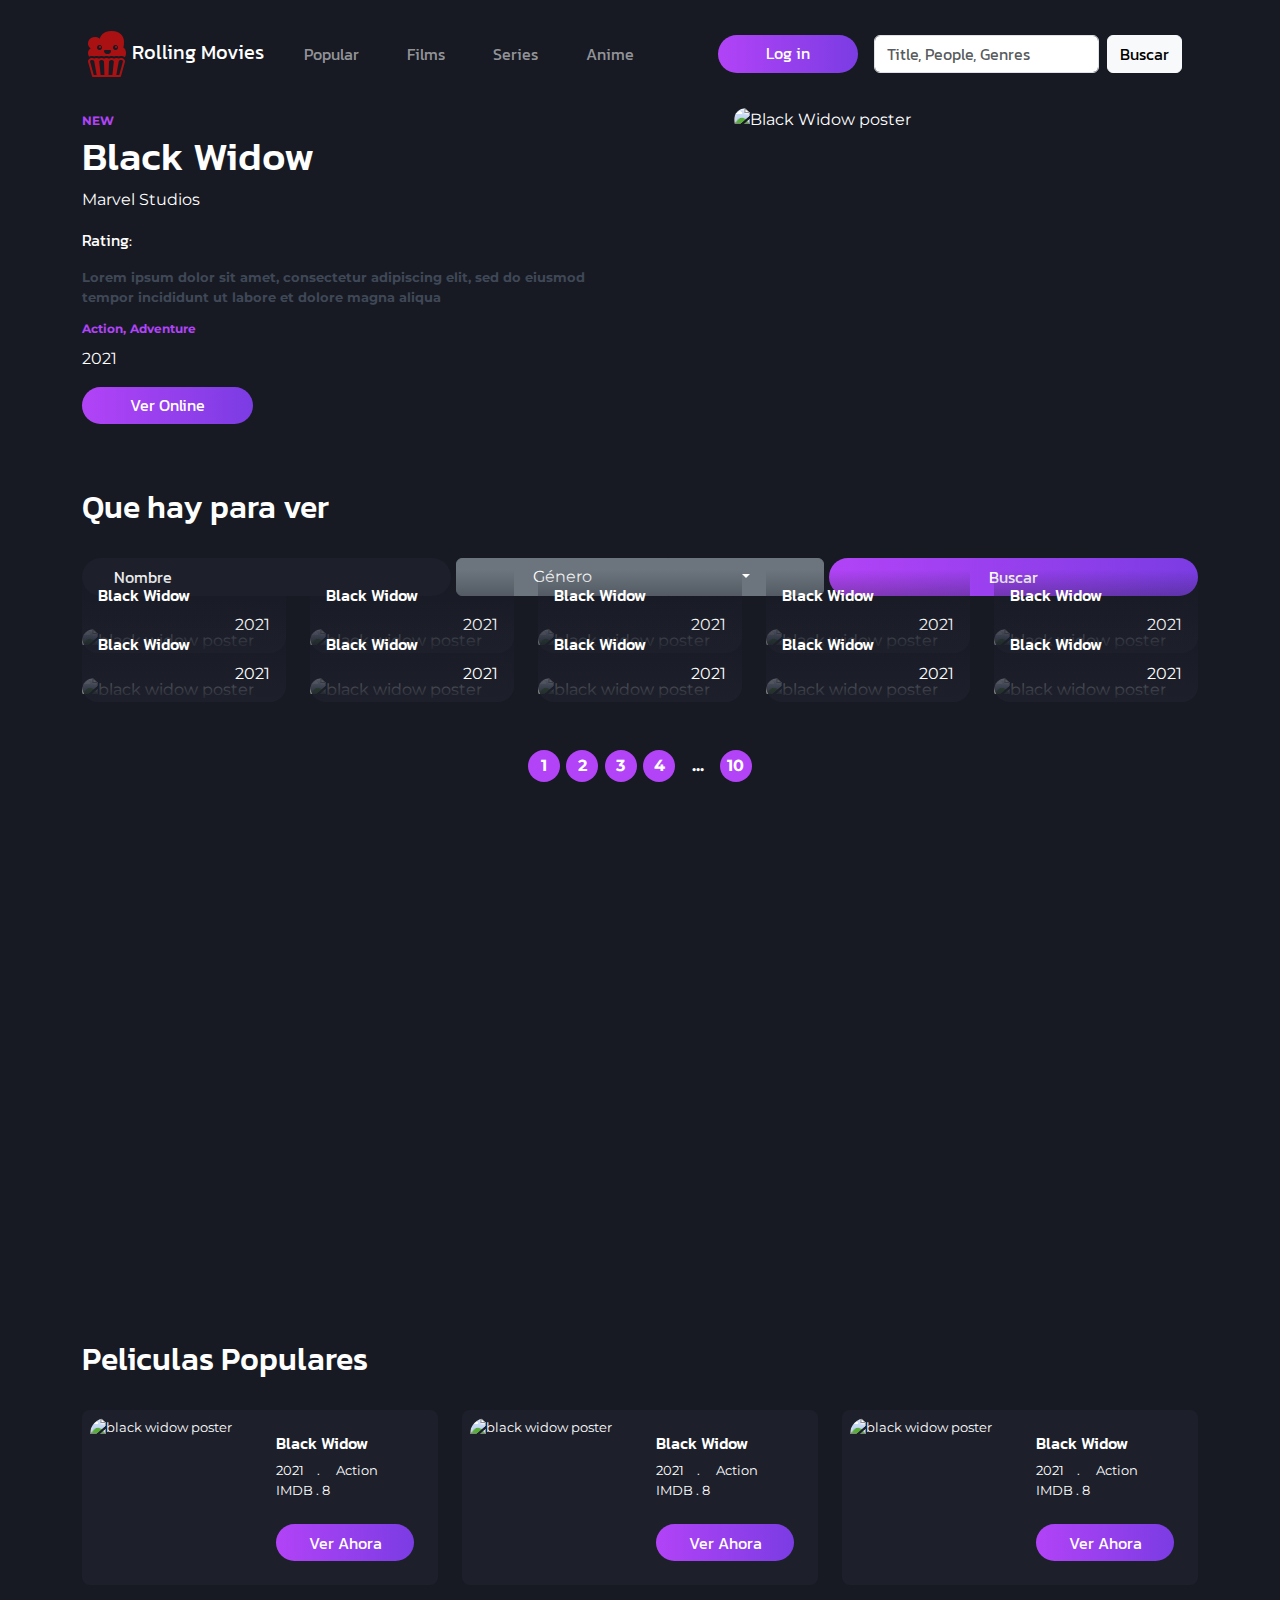
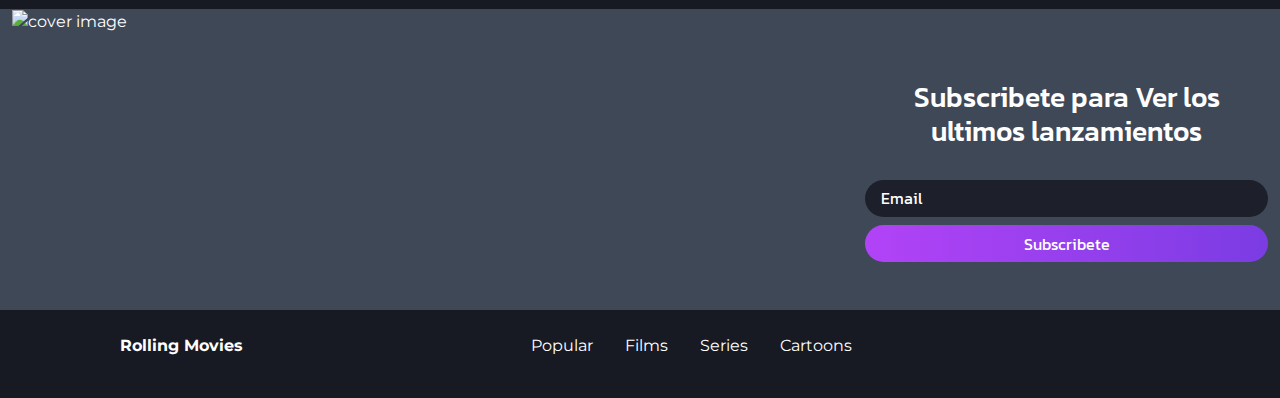
==== index.html @ 621c551f "first commit" ====
<!DOCTYPE html>
<html>
  <head>
    <meta charset="UTF-8">
    <title>Rolling Movies</title>
    <link rel="stylesheet" href="https://cdn.jsdelivr.net/npm/bootstrap@5.3.0-alpha1/dist/css/bootstrap.min.css">
    <link rel="stylesheet" href="index.css">
  </head>
  <nav class="navbar navbar-expand-lg navbar-dark py-4 title-font">
    <div class="container">
      <a class="navbar-brand" href="#"><img src="./Icons/Icon2.png" alt="">Rolling Movies</a>
      <button class="navbar-toggler" type="button" data-bs-toggle="collapse" data-bs-target="#navbarSupportedContent" aria-controls="navbarSupportedContent" aria-expanded="false" aria-label="Toggle navigation">
        <span class="navbar-toggler-icon"></span>
      </button>
      <div class="collapse navbar-collapse" id="navbarSupportedContent">
        <ul class="navbar-nav me-auto mb-2 mb-lg-0">
          <li class="nav-item">
            <a class="nav-link" href="#">Popular</a>
          </li>
          <li class="nav-item">
            <a class="nav-link" href="#">Films</a>
          </li>
          <li class="nav-item">
            <a class="nav-link" href="#">Series</a>
          </li>
          <li class="nav-item">
            <a class="nav-link" href="#">Anime</a>
          </li>
  
        </ul>
        <div class="d-flex">
          <a class="btn btn-primary" href="./login.html">Log in</a>
          <div class="m-auto px-3">
            <form class="d-flex" role="search">
              <input class="form-control me-2" type="search" placeholder="Title, People, Genres" aria-label="Search"><button type="button" class="btn btn-light">Buscar</button>
            </form>
          </div>
  
        </div>
  
      </div>
    </div>
  </nav>
  <div class="container">
  
    <div class="row">
      <div class="col-sm-6 d-block m-auto">
        <section class="">
          <span class="badge badge-primary">NEW</span>
          <h1>Black Widow</h1>
          <span class="studio">Marvel Studios</span>
          <div class="rating py-3 title-font">
            <span>Rating: </span>
            <i class="fa fa-star"></i>
            <i class="fa fa-star"></i>
            <i class="fa fa-star"></i>
            <i class="fa fa-star"></i>
            <i class="far fa-star"></i>
          </div>
          <p class="description fw-bold">Lorem ipsum dolor sit amet, consectetur adipiscing elit, sed do eiusmod tempor incididunt ut labore et dolore magna aliqua</p>
          <div class="d-flex">
            <span class="badge badge-primary">Action, </span>&nbsp;
            <span class="badge badge-primary">Adventure</span>
          </div>
          <span class="d-block">2021</span>
          <div>
            <a class="btn btn-primary my-3">Ver Online</a>
          </div>
        </section>
      </div>
      <div class="col-sm-6">
        <img src="https://m.media-amazon.com/images/M/MV5BNjRmNDI5MjMtMmFhZi00YzcwLWI4ZGItMGI2MjI0N2Q3YmIwXkEyXkFqcGdeQXVyMTkxNjUyNQ@@._V1_FMjpg_UX1000_.jpg" alt="Black Widow poster" class="poster d-block m-auto">
      </div>
    </div>
  
  </div>
  
  <div class="container py-5 full-screen">
    <h2>Que hay para ver</h2>
    <form class="advanced-search">
      <div class="form-group">
        <input type="text" class="form-control" name="" id="" placeholder="Nombre">
      </div>
      <div class="btn-group">
        <button type="button" class="btn btn-secondary">Género</button>
        <button type="button" class="btn btn-secondary dropdown-toggle dropdown-toggle-split" data-bs-toggle="dropdown" aria-expanded="false" data-bs-reference="parent">
          <span class="visually-hidden">Toggle Dropdown</span>
        </button>
        <ul class="dropdown-menu">
          <li><a class="dropdown-item" href="#">Comedia</a></li>
          <li><a class="dropdown-item" href="#">Acción</a></li>
          <li><a class="dropdown-item" href="#">Terror</a></li>
          <li><a class="dropdown-item" href="#">Ciencia-Ficcion</a></li>
          <li><a class="dropdown-item" href="#">Comedia-Romantica</a></li>
          <li><a class="dropdown-item" href="#">Clasicos</a></li>
        </ul>
      </div>
      <button type="submit" class="btn btn-primary">Buscar</button>
    </form>
  
    <section class="movie-grid">
      <a>
        <article class="movie-thumbnail">
          <img src="https://m.media-amazon.com/images/M/MV5BNjRmNDI5MjMtMmFhZi00YzcwLWI4ZGItMGI2MjI0N2Q3YmIwXkEyXkFqcGdeQXVyMTkxNjUyNQ@@._V1_FMjpg_UX1000_.jpg" alt="black widow poster" class="poster">
  
          <div class="detail">
            <h6 class="title title-font">Black Widow</h6>
            <div class="d-flex justify-content-between w-100">
              <div class="rating title-font">
                <i class="fa fa-star"></i>
                <i class="fa fa-star"></i>
                <i class="fa fa-star"></i>
                <i class="fa fa-star"></i>
                <i class="far fa-star"></i>
              </div>
              <span class="year">2021</span>
            </div>
  
          </div>
        </article>
      </a>
      <a>
        <article class="movie-thumbnail">
          <img src="https://m.media-amazon.com/images/M/MV5BNjRmNDI5MjMtMmFhZi00YzcwLWI4ZGItMGI2MjI0N2Q3YmIwXkEyXkFqcGdeQXVyMTkxNjUyNQ@@._V1_FMjpg_UX1000_.jpg" alt="black widow poster" class="poster">
  
          <div class="detail">
            <h6 class="title title-font">Black Widow</h6>
            <div class="d-flex justify-content-between w-100">
              <div class="rating title-font">
                <i class="fa fa-star"></i>
                <i class="fa fa-star"></i>
                <i class="fa fa-star"></i>
                <i class="fa fa-star"></i>
                <i class="far fa-star"></i>
              </div>
              <span class="year">2021</span>
            </div>
  
          </div>
        </article>
      </a>
      <a>
        <article class="movie-thumbnail">
          <img src="https://m.media-amazon.com/images/M/MV5BNjRmNDI5MjMtMmFhZi00YzcwLWI4ZGItMGI2MjI0N2Q3YmIwXkEyXkFqcGdeQXVyMTkxNjUyNQ@@._V1_FMjpg_UX1000_.jpg" alt="black widow poster" class="poster">
  
          <div class="detail">
            <h6 class="title title-font">Black Widow</h6>
            <div class="d-flex justify-content-between w-100">
              <div class="rating title-font">
                <i class="fa fa-star"></i>
                <i class="fa fa-star"></i>
                <i class="fa fa-star"></i>
                <i class="fa fa-star"></i>
                <i class="far fa-star"></i>
              </div>
              <span class="year">2021</span>
            </div>
  
          </div>
        </article>
      </a>
      <a>
        <article class="movie-thumbnail">
          <img src="https://m.media-amazon.com/images/M/MV5BNjRmNDI5MjMtMmFhZi00YzcwLWI4ZGItMGI2MjI0N2Q3YmIwXkEyXkFqcGdeQXVyMTkxNjUyNQ@@._V1_FMjpg_UX1000_.jpg" alt="black widow poster" class="poster">
  
          <div class="detail">
            <h6 class="title title-font">Black Widow</h6>
            <div class="d-flex justify-content-between w-100">
              <div class="rating title-font">
                <i class="fa fa-star"></i>
                <i class="fa fa-star"></i>
                <i class="fa fa-star"></i>
                <i class="fa fa-star"></i>
                <i class="far fa-star"></i>
              </div>
              <span class="year">2021</span>
            </div>
  
          </div>
        </article>
      </a>
      <a>
        <article class="movie-thumbnail">
          <img src="https://m.media-amazon.com/images/M/MV5BNjRmNDI5MjMtMmFhZi00YzcwLWI4ZGItMGI2MjI0N2Q3YmIwXkEyXkFqcGdeQXVyMTkxNjUyNQ@@._V1_FMjpg_UX1000_.jpg" alt="black widow poster" class="poster">
  
          <div class="detail">
            <h6 class="title title-font">Black Widow</h6>
            <div class="d-flex justify-content-between w-100">
              <div class="rating title-font">
                <i class="fa fa-star"></i>
                <i class="fa fa-star"></i>
                <i class="fa fa-star"></i>
                <i class="fa fa-star"></i>
                <i class="far fa-star"></i>
              </div>
              <span class="year">2021</span>
            </div>
  
          </div>
        </article>
      </a>
      <a>
        <article class="movie-thumbnail">
          <img src="https://m.media-amazon.com/images/M/MV5BNjRmNDI5MjMtMmFhZi00YzcwLWI4ZGItMGI2MjI0N2Q3YmIwXkEyXkFqcGdeQXVyMTkxNjUyNQ@@._V1_FMjpg_UX1000_.jpg" alt="black widow poster" class="poster">
  
          <div class="detail">
            <h6 class="title title-font">Black Widow</h6>
            <div class="d-flex justify-content-between w-100">
              <div class="rating title-font">
                <i class="fa fa-star"></i>
                <i class="fa fa-star"></i>
                <i class="fa fa-star"></i>
                <i class="fa fa-star"></i>
                <i class="far fa-star"></i>
              </div>
              <span class="year">2021</span>
            </div>
  
          </div>
        </article>
      </a>
      <a>
        <article class="movie-thumbnail">
          <img src="https://m.media-amazon.com/images/M/MV5BNjRmNDI5MjMtMmFhZi00YzcwLWI4ZGItMGI2MjI0N2Q3YmIwXkEyXkFqcGdeQXVyMTkxNjUyNQ@@._V1_FMjpg_UX1000_.jpg" alt="black widow poster" class="poster">
  
          <div class="detail">
            <h6 class="title title-font">Black Widow</h6>
            <div class="d-flex justify-content-between w-100">
              <div class="rating title-font">
                <i class="fa fa-star"></i>
                <i class="fa fa-star"></i>
                <i class="fa fa-star"></i>
                <i class="fa fa-star"></i>
                <i class="far fa-star"></i>
              </div>
              <span class="year">2021</span>
            </div>
  
          </div>
        </article>
      </a>
      <a>
        <article class="movie-thumbnail">
          <img src="https://m.media-amazon.com/images/M/MV5BNjRmNDI5MjMtMmFhZi00YzcwLWI4ZGItMGI2MjI0N2Q3YmIwXkEyXkFqcGdeQXVyMTkxNjUyNQ@@._V1_FMjpg_UX1000_.jpg" alt="black widow poster" class="poster">
  
          <div class="detail">
            <h6 class="title title-font">Black Widow</h6>
            <div class="d-flex justify-content-between w-100">
              <div class="rating title-font">
                <i class="fa fa-star"></i>
                <i class="fa fa-star"></i>
                <i class="fa fa-star"></i>
                <i class="fa fa-star"></i>
                <i class="far fa-star"></i>
              </div>
              <span class="year">2021</span>
            </div>
  
          </div>
        </article>
      </a>
      <a>
        <article class="movie-thumbnail">
          <img src="https://m.media-amazon.com/images/M/MV5BNjRmNDI5MjMtMmFhZi00YzcwLWI4ZGItMGI2MjI0N2Q3YmIwXkEyXkFqcGdeQXVyMTkxNjUyNQ@@._V1_FMjpg_UX1000_.jpg" alt="black widow poster" class="poster">
  
          <div class="detail">
            <h6 class="title title-font">Black Widow</h6>
            <div class="d-flex justify-content-between w-100">
              <div class="rating title-font">
                <i class="fa fa-star"></i>
                <i class="fa fa-star"></i>
                <i class="fa fa-star"></i>
                <i class="fa fa-star"></i>
                <i class="far fa-star"></i>
              </div>
              <span class="year">2021</span>
            </div>
  
          </div>
        </article>
      </a>
      <a>
        <article class="movie-thumbnail">
          <img src="https://m.media-amazon.com/images/M/MV5BNjRmNDI5MjMtMmFhZi00YzcwLWI4ZGItMGI2MjI0N2Q3YmIwXkEyXkFqcGdeQXVyMTkxNjUyNQ@@._V1_FMjpg_UX1000_.jpg" alt="black widow poster" class="poster">
  
          <div class="detail">
            <h6 class="title title-font">Black Widow</h6>
            <div class="d-flex justify-content-between w-100">
              <div class="rating title-font">
                <i class="fa fa-star"></i>
                <i class="fa fa-star"></i>
                <i class="fa fa-star"></i>
                <i class="fa fa-star"></i>
                <i class="far fa-star"></i>
              </div>
              <span class="year">2021</span>
            </div>
  
          </div>
        </article>
      </a>
  
    </section>
  
    <section class="pagination d-flex justify-content-center my-5">
      <a href="#" class="page">1</a>
      <a href="#" class="page">2</a>
      <a href="#" class="page">3</a>
      <a href="#" class="page">4</a>
      <a href="#" class="page transparent">...</a>
      <a href="#" class="page">10</a>
    </section>
  </div>
  
  <div class="container">
    <h2>Peliculas Populares</h2>
    <section class="movie-carousel py-4">
  
      <article class="movie-thumbnail d-flex">
        <img src="https://m.media-amazon.com/images/M/MV5BNjRmNDI5MjMtMmFhZi00YzcwLWI4ZGItMGI2MjI0N2Q3YmIwXkEyXkFqcGdeQXVyMTkxNjUyNQ@@._V1_FMjpg_UX1000_.jpg" alt="black widow poster" class="poster">
  
        <div class="detail">
          <h6 class="title title-font">Black Widow</h6>
          <div>
            <span>2021</span>&emsp;.&emsp;
            <span>Action</span>
          </div>
          <div class="rating title-font">
            <i class="fa fa-star"></i>
            <i class="fa fa-star"></i>
            <i class="fa fa-star"></i>
            <i class="fa fa-star"></i>
            <i class="far fa-star"></i>
          </div>
          <span class="">IMDB . 8</span>
  
          <a href="#" class="btn btn-primary mt-4 px-2 w-100">Ver Ahora</a>
        </div>
      </article>
      <article class="movie-thumbnail d-flex">
        <img src="https://m.media-amazon.com/images/M/MV5BNjRmNDI5MjMtMmFhZi00YzcwLWI4ZGItMGI2MjI0N2Q3YmIwXkEyXkFqcGdeQXVyMTkxNjUyNQ@@._V1_FMjpg_UX1000_.jpg" alt="black widow poster" class="poster">
  
        <div class="detail">
          <h6 class="title title-font">Black Widow</h6>
          <div>
            <span>2021</span>&emsp;.&emsp;
            <span>Action</span>
          </div>
          <div class="rating title-font">
            <i class="fa fa-star"></i>
            <i class="fa fa-star"></i>
            <i class="fa fa-star"></i>
            <i class="fa fa-star"></i>
            <i class="far fa-star"></i>
          </div>
          <span class="">IMDB . 8</span>
  
          <a href="#" class="btn btn-primary mt-4 px-2 w-100">Ver Ahora</a>
        </div>
      </article>
      <article class="movie-thumbnail d-flex">
        <img src="https://m.media-amazon.com/images/M/MV5BNjRmNDI5MjMtMmFhZi00YzcwLWI4ZGItMGI2MjI0N2Q3YmIwXkEyXkFqcGdeQXVyMTkxNjUyNQ@@._V1_FMjpg_UX1000_.jpg" alt="black widow poster" class="poster">
  
        <div class="detail">
          <h6 class="title title-font">Black Widow</h6>
          <div>
            <span>2021</span>&emsp;.&emsp;
            <span>Action</span>
          </div>
          <div class="rating title-font">
            <i class="fa fa-star"></i>
            <i class="fa fa-star"></i>
            <i class="fa fa-star"></i>
            <i class="fa fa-star"></i>
            <i class="far fa-star"></i>
          </div>
          <span class="">IMDB . 8</span>
  
          <a href="#" class="btn btn-primary mt-4 px-2 w-100">Ver Ahora</a>
        </div>
      </article>
  
    </section>
  </div>
  
  <section class="subscription container-fluid">
    <div class="row">
      <div class="col-sm-8">
        <img src="https://wallpapercave.com/wp/wp8772786.png" alt="cover image">
      </div>
      <div class="col-sm-4" style="position: relative;">
        <form class="my-5">
          <h3 class="py-4 text-center">Subscribete para Ver los ultimos lanzamientos</h3>
          <input type="text" placeholder="Email" class="w-100 mb-2">
          <button type=" submit " class="btn btn-primary w-100">Subscribete</button>
        </form>
      </div>
    </div>
  </section>
  <footer class="d-flex justify-content-around py-4">
    <div class="logo ">Rolling Movies</div>
    <ul class="d-flex ">
      <li class="nav-item">
        <a class="nav-link " href="# ">Popular</a>
      </li>
      <li class="nav-item">
        <a class="nav-link " href="# ">Films</a>
      </li>
      <li class="nav-item">
        <a class="nav-link " href="# ">Series</a>
      </li>
      <li class="nav-item">
        <a class="nav-link " href="# ">Cartoons</a>
      </li>
  
    </ul>
    <div class="social_media d-flex">
      <a class="nav-link" href="#"><i class="fa fa-facebook "></i></a>
      <a class="nav-link" href="#"><i class="fa fa-twitter "></i></a>
      <a class="nav-link" href="#"><i class="fa fa-youtube "></i></a>
      <a class="nav-link" href="#"><i class="fa fa-instagram "></i></a>
    </div>
  </footer>
    <script src="index.js"></script>
    <script src="https://kit.fontawesome.com/ce922ec4ec.js" crossorigin="anonymous"></script>
    <script src="https://cdn.jsdelivr.net/npm/bootstrap@5.3.0-alpha1/dist/js/bootstrap.bundle.min.js"></script>
  </body>
</html>
---- index.css ----
@import url("https://fonts.googleapis.com/css2?family=Kanit:wght@500&display=swap");
@import url("https://fonts.googleapis.com/css2?family=Montserrat&display=swap");
:root {
  --color1: #b243f7;
  --color2: #7b3ce3;
  --color3: #4447e2;
  --background-color: #171a23;
  --disabled-color: #3f4857;
  --light-disabled-color: #1d202b;
}

body {
  background-color: var(--background-color);
  font-family: "Montserrat", sans-serif;
  color: white;
}

.btn-primary {
  background: linear-gradient(90deg, var(--color1) 0%, var(--color2) 100%);
  border: none;
  border-radius: 3rem;
  padding: 0.4rem 3rem;
  font-family: "Kanit", sans-serif;
}

.badge-primary {
  color: var(--color1);
  padding: 0;
}

.nav-item {
  margin: auto 1rem;
}

nav a {
  color: white;
}
nav a:hover {
  color: white;
}

h1,
h2,
h3,
h4,
h5,
.title-font,
.subscription form input[type=text]::placeholder,
.advanced-search input[type=text],
.advanced-search select {
  font-family: "Kanit", sans-serif;
}

.poster {
  width: 70%;
  border-radius: 1rem;
}

.rating i {
  color: var(--color1);
}

.description {
  font-size: small;
  color: var(--disabled-color);
}

.full-screen {
  min-height: 100vh;
}

.advanced-search {
  display: grid;
  grid-template-columns: repeat(auto-fit, minmax(200px, 1fr));
  grid-gap: 5px;
  margin: 2rem 0;
}
.advanced-search .form-group {
  background-color: var(--light-disabled-color);
  border-radius: 3rem;
}
.advanced-search input[type=text],
.advanced-search select {
  background-color: #00000000;
  border: none;
  color: white;
}
.advanced-search input[type=text] {
  padding: 0.4rem 2rem;
}
.advanced-search select {
  height: 100%;
  width: 80%;
  display: block;
  margin: auto;
}
.advanced-search input[type=text]::placeholder {
  color: white;
}

.movie-grid {
  display: grid;
  grid-template-columns: repeat(auto-fit, minmax(200px, 1fr));
  grid-gap: 1.5rem;
}
.movie-grid .movie-thumbnail {
  position: relative;
}
.movie-grid .movie-thumbnail img {
  width: 100%;
}
.movie-grid .movie-thumbnail .detail {
  width: 100%;
  position: absolute;
  bottom: 0;
  padding: 1rem;
  background: linear-gradient(0deg, var(--light-disabled-color) 0%, #00000000 100%);
  border-radius: 0 0 1rem 1rem;
}

.pagination .page {
  background-color: var(--color1);
  border-radius: 50%;
  width: 2rem;
  height: 2rem;
  line-height: 2rem;
  text-align: center;
  margin: 0 0.2rem;
  color: white;
  text-decoration: none;
  font-weight: bold;
}
.pagination .transparent {
  background-color: #00000000;
}

.movie-carousel {
  display: grid;
  grid-template-columns: repeat(auto-fit, minmax(350px, 1fr));
  grid-gap: 1.5rem;
}
.movie-carousel .movie-thumbnail {
  background-color: var(--light-disabled-color);
  padding: 0.5rem;
  border-radius: 0.5rem;
  font-size: small;
}
.movie-carousel .movie-thumbnail img {
  width: 50%;
}
.movie-carousel .movie-thumbnail .detail {
  width: 50%;
  padding: 1rem;
}
.movie-carousel .movie-thumbnail .detail .rating {
  color: white;
  font-size: small;
}

.subscription {
  background-color: var(--disabled-color);
}
.subscription img {
  width: 100%;
  height: 300px;
  object-position: 20% 10%;
  object-fit: cover;
}
.subscription form {
  display: flex;
  flex-direction: column;
}
.subscription form input[type=text] {
  background-color: var(--light-disabled-color);
  border: none;
  border-radius: 3rem;
  padding: 0.4rem 1rem;
  width: 60%;
}
.subscription form input[type=text]::placeholder {
  color: white;
}

footer .logo {
  font-weight: bolder;
}
footer ul {
  list-style-type: none;
}
footer ul .nav-link {
  color: white;
}
footer ul .nav-link:hover {
  color: white;
}
footer .social_media * {
  padding: 0 0.2rem;
}
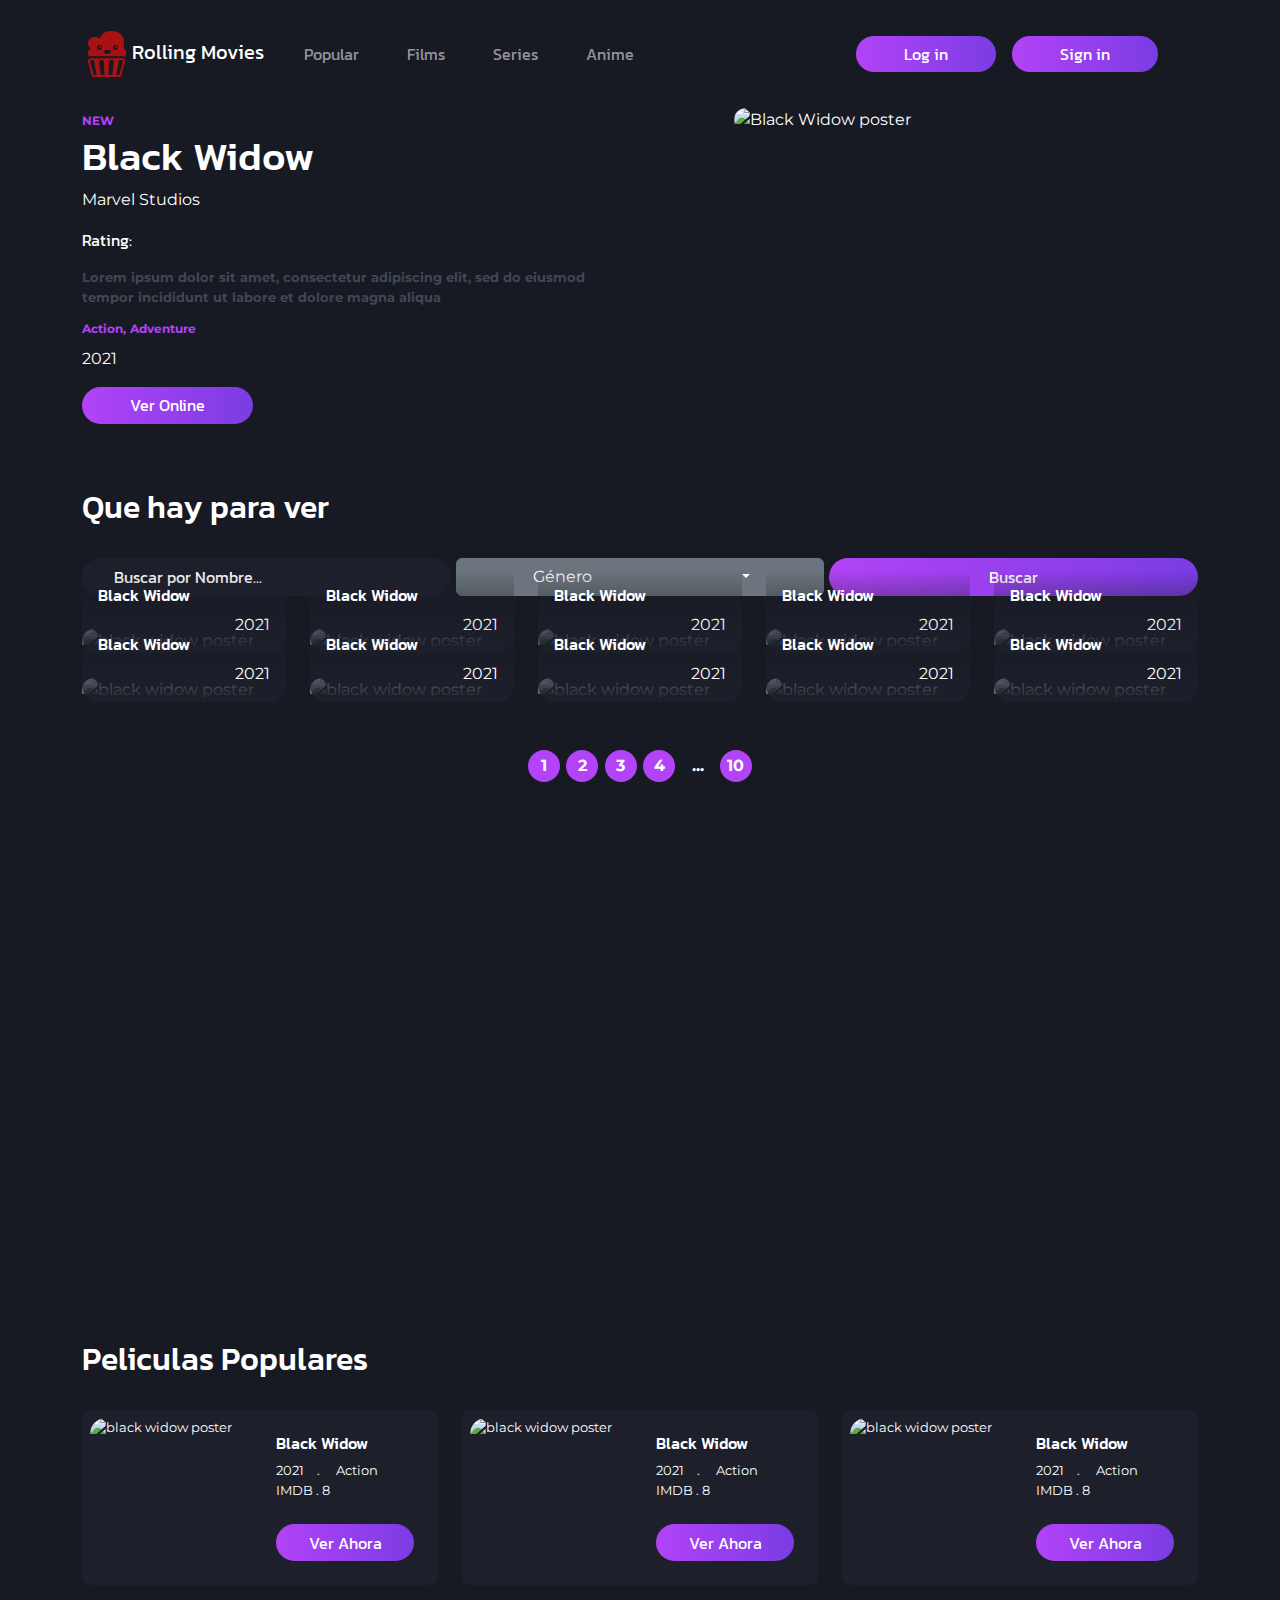
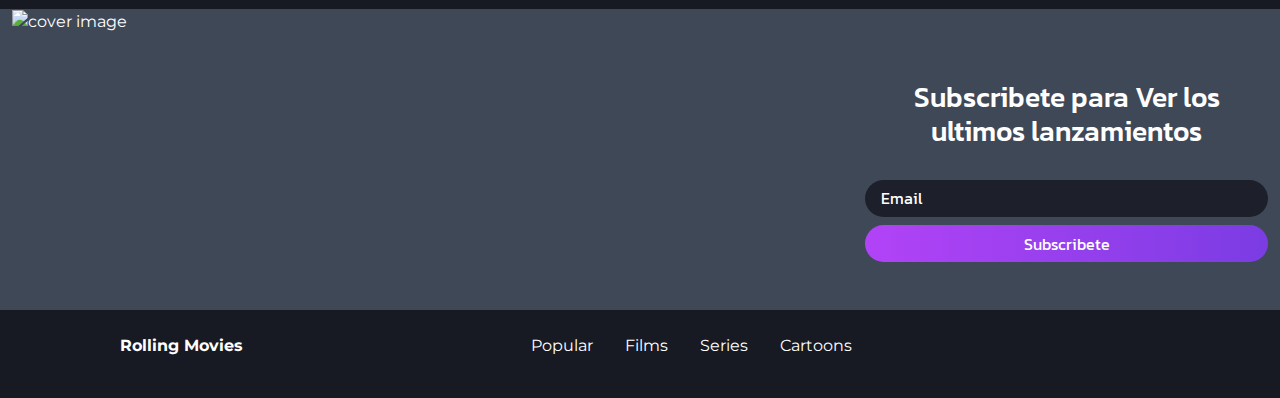
==== commit a6a18050: "Creacion de rama Ventana_modal" ====
--- a/index.html
+++ b/index.html
@@ -29,11 +29,9 @@
   
         </ul>
         <div class="d-flex">
-          <a class="btn btn-primary" href="./login.html">Log in</a>
+          <a class="btn btn-primary mx-2" href="./login.html">Log in</a>
+          <a class="btn btn-primary mx-2" href="./login.html">Sign in</a>
           <div class="m-auto px-3">
-            <form class="d-flex" role="search">
-              <input class="form-control me-2" type="search" placeholder="Title, People, Genres" aria-label="Search"><button type="button" class="btn btn-light">Buscar</button>
-            </form>
           </div>
   
         </div>
@@ -79,7 +77,7 @@
     <h2>Que hay para ver</h2>
     <form class="advanced-search">
       <div class="form-group">
-        <input type="text" class="form-control" name="" id="" placeholder="Nombre">
+        <input type="text" class="form-control" name="" id="" placeholder="Buscar por Nombre...">
       </div>
       <div class="btn-group">
         <button type="button" class="btn btn-secondary">Género</button>
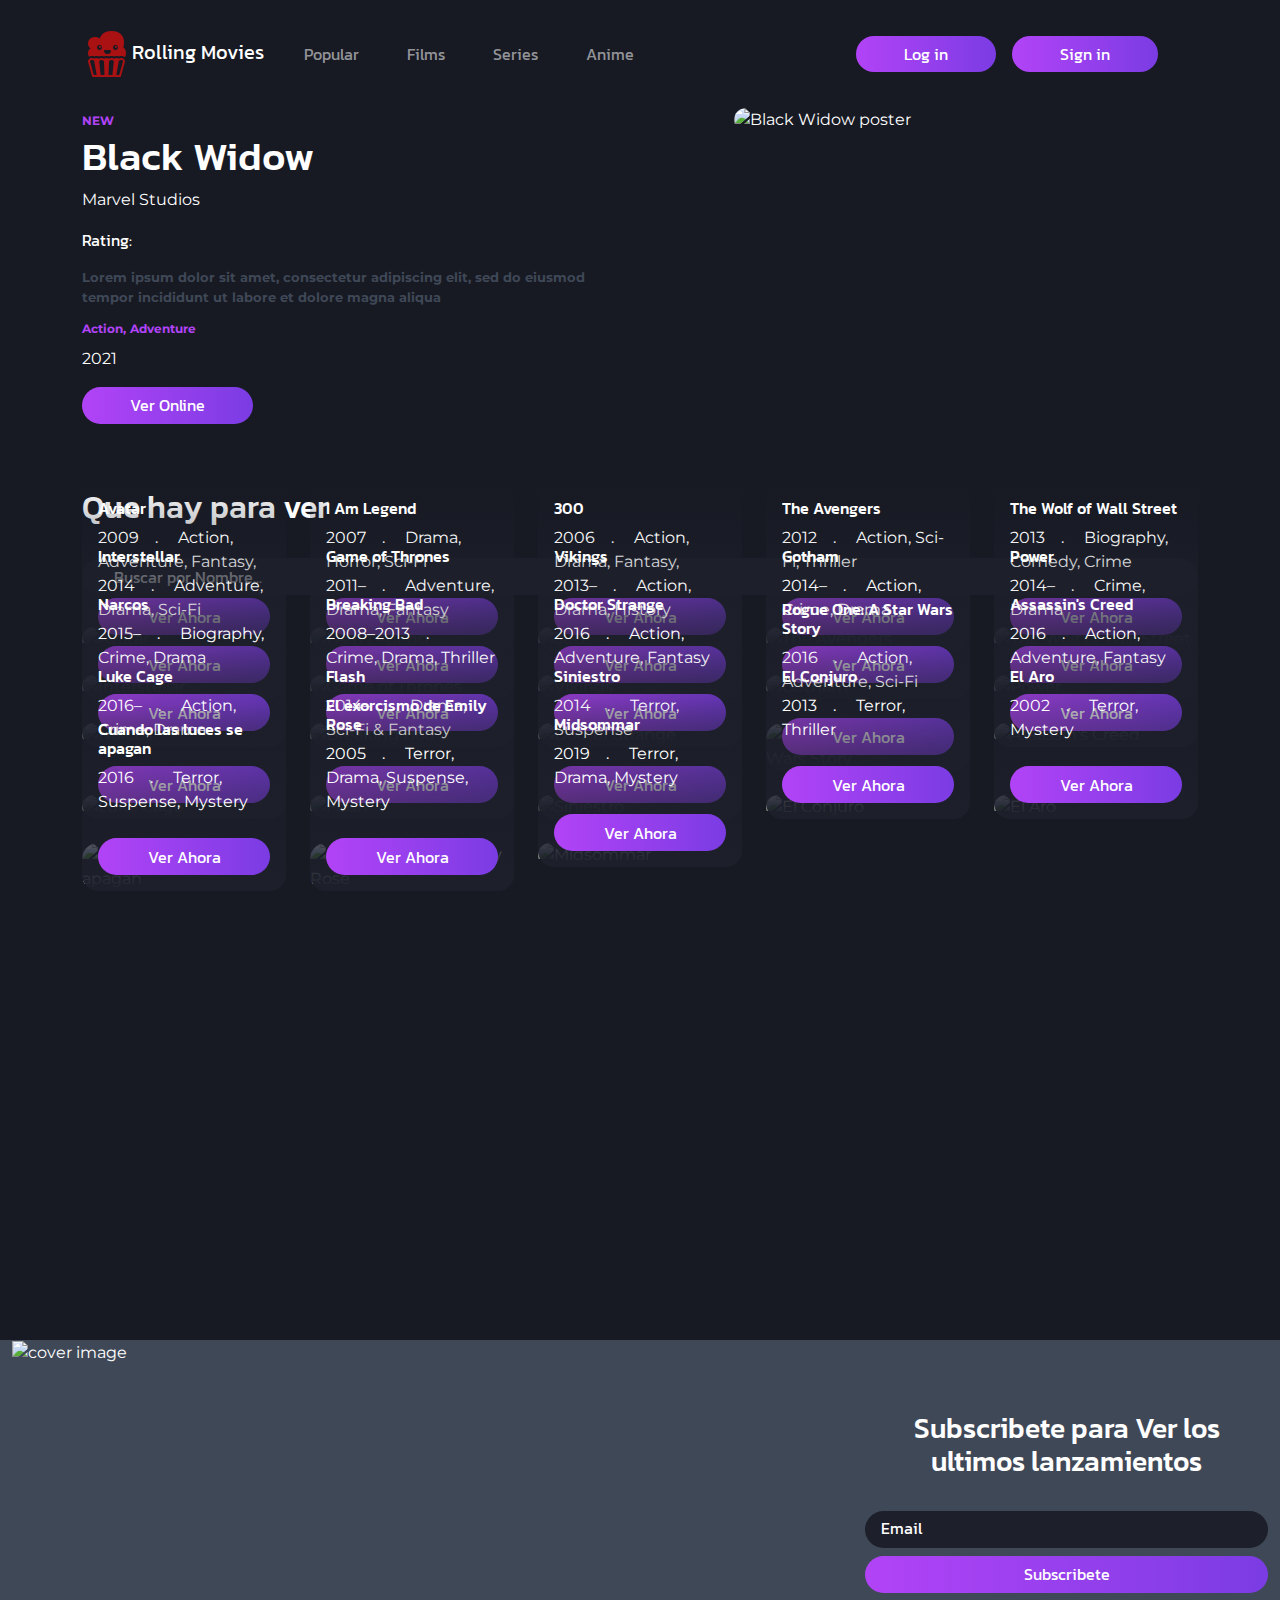
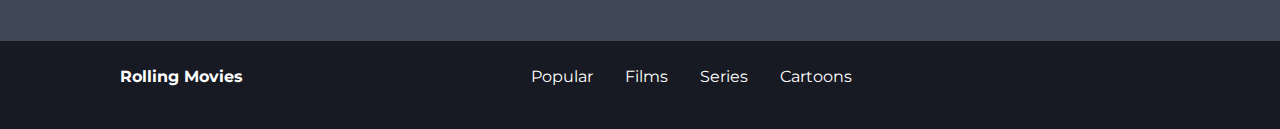
==== commit 7bd6abd5: "Creacion de Pagina Index con Buscador de Peliculas" ====
--- a/index.html
+++ b/index.html
@@ -1,426 +1,155 @@
 <!DOCTYPE html>
 <html>
-  <head>
+
+<head>
     <meta charset="UTF-8">
     <title>Rolling Movies</title>
     <link rel="stylesheet" href="https://cdn.jsdelivr.net/npm/bootstrap@5.3.0-alpha1/dist/css/bootstrap.min.css">
     <link rel="stylesheet" href="index.css">
-  </head>
-  <nav class="navbar navbar-expand-lg navbar-dark py-4 title-font">
+</head>
+<nav class="navbar navbar-expand-lg navbar-dark py-4 title-font">
     <div class="container">
-      <a class="navbar-brand" href="#"><img src="./Icons/Icon2.png" alt="">Rolling Movies</a>
-      <button class="navbar-toggler" type="button" data-bs-toggle="collapse" data-bs-target="#navbarSupportedContent" aria-controls="navbarSupportedContent" aria-expanded="false" aria-label="Toggle navigation">
+        <a class="navbar-brand" href="#"><img src="./Icons/Icon2.png" alt="">Rolling Movies</a>
+        <button class="navbar-toggler" type="button" data-bs-toggle="collapse" data-bs-target="#navbarSupportedContent" aria-controls="navbarSupportedContent" aria-expanded="false" aria-label="Toggle navigation">
         <span class="navbar-toggler-icon"></span>
       </button>
-      <div class="collapse navbar-collapse" id="navbarSupportedContent">
-        <ul class="navbar-nav me-auto mb-2 mb-lg-0">
-          <li class="nav-item">
-            <a class="nav-link" href="#">Popular</a>
-          </li>
-          <li class="nav-item">
-            <a class="nav-link" href="#">Films</a>
-          </li>
-          <li class="nav-item">
-            <a class="nav-link" href="#">Series</a>
-          </li>
-          <li class="nav-item">
-            <a class="nav-link" href="#">Anime</a>
-          </li>
-  
-        </ul>
-        <div class="d-flex">
-          <a class="btn btn-primary mx-2" href="./login.html">Log in</a>
-          <a class="btn btn-primary mx-2" href="./login.html">Sign in</a>
-          <div class="m-auto px-3">
-          </div>
-  
+        <div class="collapse navbar-collapse" id="navbarSupportedContent">
+            <ul class="navbar-nav me-auto mb-2 mb-lg-0">
+                <li class="nav-item">
+                    <a class="nav-link" href="#">Popular</a>
+                </li>
+                <li class="nav-item">
+                    <a class="nav-link" href="#">Films</a>
+                </li>
+                <li class="nav-item">
+                    <a class="nav-link" href="#">Series</a>
+                </li>
+                <li class="nav-item">
+                    <a class="nav-link" href="#">Anime</a>
+                </li>
+
+            </ul>
+            <div class="d-flex">
+                <a class="btn btn-primary mx-2" href="./login.html">Log in</a>
+                <a class="btn btn-primary mx-2" href="./login.html">Sign in</a>
+                <div class="m-auto px-3">
+                </div>
+
+            </div>
+
         </div>
-  
-      </div>
     </div>
-  </nav>
-  <div class="container">
-  
+</nav>
+<div class="container">
+
     <div class="row">
-      <div class="col-sm-6 d-block m-auto">
-        <section class="">
-          <span class="badge badge-primary">NEW</span>
-          <h1>Black Widow</h1>
-          <span class="studio">Marvel Studios</span>
-          <div class="rating py-3 title-font">
-            <span>Rating: </span>
-            <i class="fa fa-star"></i>
-            <i class="fa fa-star"></i>
-            <i class="fa fa-star"></i>
-            <i class="fa fa-star"></i>
-            <i class="far fa-star"></i>
-          </div>
-          <p class="description fw-bold">Lorem ipsum dolor sit amet, consectetur adipiscing elit, sed do eiusmod tempor incididunt ut labore et dolore magna aliqua</p>
-          <div class="d-flex">
-            <span class="badge badge-primary">Action, </span>&nbsp;
-            <span class="badge badge-primary">Adventure</span>
-          </div>
-          <span class="d-block">2021</span>
-          <div>
-            <a class="btn btn-primary my-3">Ver Online</a>
-          </div>
-        </section>
-      </div>
-      <div class="col-sm-6">
-        <img src="https://m.media-amazon.com/images/M/MV5BNjRmNDI5MjMtMmFhZi00YzcwLWI4ZGItMGI2MjI0N2Q3YmIwXkEyXkFqcGdeQXVyMTkxNjUyNQ@@._V1_FMjpg_UX1000_.jpg" alt="Black Widow poster" class="poster d-block m-auto">
-      </div>
+        <div class="col-sm-6 d-block m-auto">
+            <section class="">
+                <span class="badge badge-primary">NEW</span>
+                <h1>Black Widow</h1>
+                <span class="studio">Marvel Studios</span>
+                <div class="rating py-3 title-font">
+                    <span>Rating: </span>
+                    <i class="fa fa-star"></i>
+                    <i class="fa fa-star"></i>
+                    <i class="fa fa-star"></i>
+                    <i class="fa fa-star"></i>
+                    <i class="far fa-star"></i>
+                </div>
+                <p class="description fw-bold">Lorem ipsum dolor sit amet, consectetur adipiscing elit, sed do eiusmod tempor incididunt ut labore et dolore magna aliqua</p>
+                <div class="d-flex">
+                    <span class="badge badge-primary">Action, </span>&nbsp;
+                    <span class="badge badge-primary">Adventure</span>
+                </div>
+                <span class="d-block">2021</span>
+                <div>
+                    <a class="btn btn-primary my-3">Ver Online</a>
+                </div>
+            </section>
+        </div>
+        <div class="col-sm-6">
+            <img src="https://m.media-amazon.com/images/M/MV5BNjRmNDI5MjMtMmFhZi00YzcwLWI4ZGItMGI2MjI0N2Q3YmIwXkEyXkFqcGdeQXVyMTkxNjUyNQ@@._V1_FMjpg_UX1000_.jpg" alt="Black Widow poster" class="poster d-block m-auto">
+        </div>
     </div>
-  
-  </div>
-  
-  <div class="container py-5 full-screen">
+
+</div>
+
+<div class="container py-5 full-screen">
     <h2>Que hay para ver</h2>
     <form class="advanced-search">
-      <div class="form-group">
-        <input type="text" class="form-control" name="" id="" placeholder="Buscar por Nombre...">
-      </div>
-      <div class="btn-group">
-        <button type="button" class="btn btn-secondary">Género</button>
-        <button type="button" class="btn btn-secondary dropdown-toggle dropdown-toggle-split" data-bs-toggle="dropdown" aria-expanded="false" data-bs-reference="parent">
-          <span class="visually-hidden">Toggle Dropdown</span>
-        </button>
-        <ul class="dropdown-menu">
-          <li><a class="dropdown-item" href="#">Comedia</a></li>
-          <li><a class="dropdown-item" href="#">Acción</a></li>
-          <li><a class="dropdown-item" href="#">Terror</a></li>
-          <li><a class="dropdown-item" href="#">Ciencia-Ficcion</a></li>
-          <li><a class="dropdown-item" href="#">Comedia-Romantica</a></li>
-          <li><a class="dropdown-item" href="#">Clasicos</a></li>
-        </ul>
-      </div>
-      <button type="submit" class="btn btn-primary">Buscar</button>
+        <div class="form-group">
+            <input type="text" class="form-control" name="" id="searchBar" placeholder="Buscar por Nombre...">
+        </div>
     </form>
-  
-    <section class="movie-grid">
-      <a>
-        <article class="movie-thumbnail">
-          <img src="https://m.media-amazon.com/images/M/MV5BNjRmNDI5MjMtMmFhZi00YzcwLWI4ZGItMGI2MjI0N2Q3YmIwXkEyXkFqcGdeQXVyMTkxNjUyNQ@@._V1_FMjpg_UX1000_.jpg" alt="black widow poster" class="poster">
-  
-          <div class="detail">
-            <h6 class="title title-font">Black Widow</h6>
-            <div class="d-flex justify-content-between w-100">
-              <div class="rating title-font">
-                <i class="fa fa-star"></i>
-                <i class="fa fa-star"></i>
-                <i class="fa fa-star"></i>
-                <i class="fa fa-star"></i>
-                <i class="far fa-star"></i>
-              </div>
-              <span class="year">2021</span>
-            </div>
-  
-          </div>
-        </article>
-      </a>
-      <a>
-        <article class="movie-thumbnail">
-          <img src="https://m.media-amazon.com/images/M/MV5BNjRmNDI5MjMtMmFhZi00YzcwLWI4ZGItMGI2MjI0N2Q3YmIwXkEyXkFqcGdeQXVyMTkxNjUyNQ@@._V1_FMjpg_UX1000_.jpg" alt="black widow poster" class="poster">
-  
-          <div class="detail">
-            <h6 class="title title-font">Black Widow</h6>
-            <div class="d-flex justify-content-between w-100">
-              <div class="rating title-font">
-                <i class="fa fa-star"></i>
-                <i class="fa fa-star"></i>
-                <i class="fa fa-star"></i>
-                <i class="fa fa-star"></i>
-                <i class="far fa-star"></i>
-              </div>
-              <span class="year">2021</span>
-            </div>
-  
-          </div>
-        </article>
-      </a>
-      <a>
-        <article class="movie-thumbnail">
-          <img src="https://m.media-amazon.com/images/M/MV5BNjRmNDI5MjMtMmFhZi00YzcwLWI4ZGItMGI2MjI0N2Q3YmIwXkEyXkFqcGdeQXVyMTkxNjUyNQ@@._V1_FMjpg_UX1000_.jpg" alt="black widow poster" class="poster">
-  
-          <div class="detail">
-            <h6 class="title title-font">Black Widow</h6>
-            <div class="d-flex justify-content-between w-100">
-              <div class="rating title-font">
-                <i class="fa fa-star"></i>
-                <i class="fa fa-star"></i>
-                <i class="fa fa-star"></i>
-                <i class="fa fa-star"></i>
-                <i class="far fa-star"></i>
-              </div>
-              <span class="year">2021</span>
-            </div>
-  
-          </div>
-        </article>
-      </a>
-      <a>
-        <article class="movie-thumbnail">
-          <img src="https://m.media-amazon.com/images/M/MV5BNjRmNDI5MjMtMmFhZi00YzcwLWI4ZGItMGI2MjI0N2Q3YmIwXkEyXkFqcGdeQXVyMTkxNjUyNQ@@._V1_FMjpg_UX1000_.jpg" alt="black widow poster" class="poster">
-  
-          <div class="detail">
-            <h6 class="title title-font">Black Widow</h6>
-            <div class="d-flex justify-content-between w-100">
-              <div class="rating title-font">
-                <i class="fa fa-star"></i>
-                <i class="fa fa-star"></i>
-                <i class="fa fa-star"></i>
-                <i class="fa fa-star"></i>
-                <i class="far fa-star"></i>
-              </div>
-              <span class="year">2021</span>
-            </div>
-  
-          </div>
-        </article>
-      </a>
-      <a>
-        <article class="movie-thumbnail">
-          <img src="https://m.media-amazon.com/images/M/MV5BNjRmNDI5MjMtMmFhZi00YzcwLWI4ZGItMGI2MjI0N2Q3YmIwXkEyXkFqcGdeQXVyMTkxNjUyNQ@@._V1_FMjpg_UX1000_.jpg" alt="black widow poster" class="poster">
-  
-          <div class="detail">
-            <h6 class="title title-font">Black Widow</h6>
-            <div class="d-flex justify-content-between w-100">
-              <div class="rating title-font">
-                <i class="fa fa-star"></i>
-                <i class="fa fa-star"></i>
-                <i class="fa fa-star"></i>
-                <i class="fa fa-star"></i>
-                <i class="far fa-star"></i>
-              </div>
-              <span class="year">2021</span>
-            </div>
-  
-          </div>
-        </article>
-      </a>
-      <a>
-        <article class="movie-thumbnail">
-          <img src="https://m.media-amazon.com/images/M/MV5BNjRmNDI5MjMtMmFhZi00YzcwLWI4ZGItMGI2MjI0N2Q3YmIwXkEyXkFqcGdeQXVyMTkxNjUyNQ@@._V1_FMjpg_UX1000_.jpg" alt="black widow poster" class="poster">
-  
-          <div class="detail">
-            <h6 class="title title-font">Black Widow</h6>
-            <div class="d-flex justify-content-between w-100">
-              <div class="rating title-font">
-                <i class="fa fa-star"></i>
-                <i class="fa fa-star"></i>
-                <i class="fa fa-star"></i>
-                <i class="fa fa-star"></i>
-                <i class="far fa-star"></i>
-              </div>
-              <span class="year">2021</span>
-            </div>
-  
-          </div>
-        </article>
-      </a>
-      <a>
-        <article class="movie-thumbnail">
-          <img src="https://m.media-amazon.com/images/M/MV5BNjRmNDI5MjMtMmFhZi00YzcwLWI4ZGItMGI2MjI0N2Q3YmIwXkEyXkFqcGdeQXVyMTkxNjUyNQ@@._V1_FMjpg_UX1000_.jpg" alt="black widow poster" class="poster">
-  
-          <div class="detail">
-            <h6 class="title title-font">Black Widow</h6>
-            <div class="d-flex justify-content-between w-100">
-              <div class="rating title-font">
-                <i class="fa fa-star"></i>
-                <i class="fa fa-star"></i>
-                <i class="fa fa-star"></i>
-                <i class="fa fa-star"></i>
-                <i class="far fa-star"></i>
-              </div>
-              <span class="year">2021</span>
-            </div>
-  
-          </div>
-        </article>
-      </a>
-      <a>
-        <article class="movie-thumbnail">
-          <img src="https://m.media-amazon.com/images/M/MV5BNjRmNDI5MjMtMmFhZi00YzcwLWI4ZGItMGI2MjI0N2Q3YmIwXkEyXkFqcGdeQXVyMTkxNjUyNQ@@._V1_FMjpg_UX1000_.jpg" alt="black widow poster" class="poster">
-  
-          <div class="detail">
-            <h6 class="title title-font">Black Widow</h6>
-            <div class="d-flex justify-content-between w-100">
-              <div class="rating title-font">
-                <i class="fa fa-star"></i>
-                <i class="fa fa-star"></i>
-                <i class="fa fa-star"></i>
-                <i class="fa fa-star"></i>
-                <i class="far fa-star"></i>
-              </div>
-              <span class="year">2021</span>
-            </div>
-  
-          </div>
-        </article>
-      </a>
-      <a>
-        <article class="movie-thumbnail">
-          <img src="https://m.media-amazon.com/images/M/MV5BNjRmNDI5MjMtMmFhZi00YzcwLWI4ZGItMGI2MjI0N2Q3YmIwXkEyXkFqcGdeQXVyMTkxNjUyNQ@@._V1_FMjpg_UX1000_.jpg" alt="black widow poster" class="poster">
-  
-          <div class="detail">
-            <h6 class="title title-font">Black Widow</h6>
-            <div class="d-flex justify-content-between w-100">
-              <div class="rating title-font">
-                <i class="fa fa-star"></i>
-                <i class="fa fa-star"></i>
-                <i class="fa fa-star"></i>
-                <i class="fa fa-star"></i>
-                <i class="far fa-star"></i>
-              </div>
-              <span class="year">2021</span>
-            </div>
-  
-          </div>
-        </article>
-      </a>
-      <a>
-        <article class="movie-thumbnail">
-          <img src="https://m.media-amazon.com/images/M/MV5BNjRmNDI5MjMtMmFhZi00YzcwLWI4ZGItMGI2MjI0N2Q3YmIwXkEyXkFqcGdeQXVyMTkxNjUyNQ@@._V1_FMjpg_UX1000_.jpg" alt="black widow poster" class="poster">
-  
-          <div class="detail">
-            <h6 class="title title-font">Black Widow</h6>
-            <div class="d-flex justify-content-between w-100">
-              <div class="rating title-font">
-                <i class="fa fa-star"></i>
-                <i class="fa fa-star"></i>
-                <i class="fa fa-star"></i>
-                <i class="fa fa-star"></i>
-                <i class="far fa-star"></i>
-              </div>
-              <span class="year">2021</span>
-            </div>
-  
-          </div>
-        </article>
-      </a>
-  
+
+    <section id="movieArticle" class="movie-grid">
+        <div class="movieCard">
+            <article class="movie-thumbnail d-flex">
+                <img src="https://m.media-amazon.com/images/M/MV5BNjRmNDI5MjMtMmFhZi00YzcwLWI4ZGItMGI2MjI0N2Q3YmIwXkEyXkFqcGdeQXVyMTkxNjUyNQ@@._V1_FMjpg_UX1000_.jpg" alt="black widow poster" class="poster">
+
+                <div class="detail">
+                    <h6 class="title title-font">Black Widow</h6>
+                    <div>
+                        <span>2021</span>&emsp;.&emsp;
+                        <span>Action</span>
+                    </div>
+                    <div class="rating title-font">
+                        <i class="fa fa-star"></i>
+                        <i class="fa fa-star"></i>
+                        <i class="fa fa-star"></i>
+                        <i class="fa fa-star"></i>
+                        <i class="far fa-star"></i>
+                    </div>
+                    <span class="">IMDB . 8</span>
+
+                    <a href="#" class="btn btn-primary mt-4 px-2 w-100">Ver Ahora</a>
+                </div>
+            </article>
+        </div>
     </section>
-  
-    <section class="pagination d-flex justify-content-center my-5">
-      <a href="#" class="page">1</a>
-      <a href="#" class="page">2</a>
-      <a href="#" class="page">3</a>
-      <a href="#" class="page">4</a>
-      <a href="#" class="page transparent">...</a>
-      <a href="#" class="page">10</a>
-    </section>
-  </div>
-  
-  <div class="container">
-    <h2>Peliculas Populares</h2>
-    <section class="movie-carousel py-4">
-  
-      <article class="movie-thumbnail d-flex">
-        <img src="https://m.media-amazon.com/images/M/MV5BNjRmNDI5MjMtMmFhZi00YzcwLWI4ZGItMGI2MjI0N2Q3YmIwXkEyXkFqcGdeQXVyMTkxNjUyNQ@@._V1_FMjpg_UX1000_.jpg" alt="black widow poster" class="poster">
-  
-        <div class="detail">
-          <h6 class="title title-font">Black Widow</h6>
-          <div>
-            <span>2021</span>&emsp;.&emsp;
-            <span>Action</span>
-          </div>
-          <div class="rating title-font">
-            <i class="fa fa-star"></i>
-            <i class="fa fa-star"></i>
-            <i class="fa fa-star"></i>
-            <i class="fa fa-star"></i>
-            <i class="far fa-star"></i>
-          </div>
-          <span class="">IMDB . 8</span>
-  
-          <a href="#" class="btn btn-primary mt-4 px-2 w-100">Ver Ahora</a>
+</div>
+
+<section class="subscription container-fluid">
+    <div class="row">
+        <div class="col-sm-8">
+            <img src="https://wallpapercave.com/wp/wp8772786.png" alt="cover image">
         </div>
-      </article>
-      <article class="movie-thumbnail d-flex">
-        <img src="https://m.media-amazon.com/images/M/MV5BNjRmNDI5MjMtMmFhZi00YzcwLWI4ZGItMGI2MjI0N2Q3YmIwXkEyXkFqcGdeQXVyMTkxNjUyNQ@@._V1_FMjpg_UX1000_.jpg" alt="black widow poster" class="poster">
-  
-        <div class="detail">
-          <h6 class="title title-font">Black Widow</h6>
-          <div>
-            <span>2021</span>&emsp;.&emsp;
-            <span>Action</span>
-          </div>
-          <div class="rating title-font">
-            <i class="fa fa-star"></i>
-            <i class="fa fa-star"></i>
-            <i class="fa fa-star"></i>
-            <i class="fa fa-star"></i>
-            <i class="far fa-star"></i>
-          </div>
-          <span class="">IMDB . 8</span>
-  
-          <a href="#" class="btn btn-primary mt-4 px-2 w-100">Ver Ahora</a>
+        <div class="col-sm-4" style="position: relative;">
+            <form class="my-5">
+                <h3 class="py-4 text-center">Subscribete para Ver los ultimos lanzamientos</h3>
+                <input type="text" placeholder="Email" class="w-100 mb-2">
+                <button type=" submit " class="btn btn-primary w-100">Subscribete</button>
+            </form>
         </div>
-      </article>
-      <article class="movie-thumbnail d-flex">
-        <img src="https://m.media-amazon.com/images/M/MV5BNjRmNDI5MjMtMmFhZi00YzcwLWI4ZGItMGI2MjI0N2Q3YmIwXkEyXkFqcGdeQXVyMTkxNjUyNQ@@._V1_FMjpg_UX1000_.jpg" alt="black widow poster" class="poster">
-  
-        <div class="detail">
-          <h6 class="title title-font">Black Widow</h6>
-          <div>
-            <span>2021</span>&emsp;.&emsp;
-            <span>Action</span>
-          </div>
-          <div class="rating title-font">
-            <i class="fa fa-star"></i>
-            <i class="fa fa-star"></i>
-            <i class="fa fa-star"></i>
-            <i class="fa fa-star"></i>
-            <i class="far fa-star"></i>
-          </div>
-          <span class="">IMDB . 8</span>
-  
-          <a href="#" class="btn btn-primary mt-4 px-2 w-100">Ver Ahora</a>
-        </div>
-      </article>
-  
-    </section>
-  </div>
-  
-  <section class="subscription container-fluid">
-    <div class="row">
-      <div class="col-sm-8">
-        <img src="https://wallpapercave.com/wp/wp8772786.png" alt="cover image">
-      </div>
-      <div class="col-sm-4" style="position: relative;">
-        <form class="my-5">
-          <h3 class="py-4 text-center">Subscribete para Ver los ultimos lanzamientos</h3>
-          <input type="text" placeholder="Email" class="w-100 mb-2">
-          <button type=" submit " class="btn btn-primary w-100">Subscribete</button>
-        </form>
-      </div>
     </div>
-  </section>
-  <footer class="d-flex justify-content-around py-4">
+</section>
+<footer class="d-flex justify-content-around py-4">
     <div class="logo ">Rolling Movies</div>
     <ul class="d-flex ">
-      <li class="nav-item">
-        <a class="nav-link " href="# ">Popular</a>
-      </li>
-      <li class="nav-item">
-        <a class="nav-link " href="# ">Films</a>
-      </li>
-      <li class="nav-item">
-        <a class="nav-link " href="# ">Series</a>
-      </li>
-      <li class="nav-item">
-        <a class="nav-link " href="# ">Cartoons</a>
-      </li>
-  
+        <li class="nav-item">
+            <a class="nav-link " href="# ">Popular</a>
+        </li>
+        <li class="nav-item">
+            <a class="nav-link " href="# ">Films</a>
+        </li>
+        <li class="nav-item">
+            <a class="nav-link " href="# ">Series</a>
+        </li>
+        <li class="nav-item">
+            <a class="nav-link " href="# ">Cartoons</a>
+        </li>
+
     </ul>
     <div class="social_media d-flex">
-      <a class="nav-link" href="#"><i class="fa fa-facebook "></i></a>
-      <a class="nav-link" href="#"><i class="fa fa-twitter "></i></a>
-      <a class="nav-link" href="#"><i class="fa fa-youtube "></i></a>
-      <a class="nav-link" href="#"><i class="fa fa-instagram "></i></a>
+        <a class="nav-link" href="#"><i class="fa fa-facebook "></i></a>
+        <a class="nav-link" href="#"><i class="fa fa-twitter "></i></a>
+        <a class="nav-link" href="#"><i class="fa fa-youtube "></i></a>
+        <a class="nav-link" href="#"><i class="fa fa-instagram "></i></a>
     </div>
-  </footer>
-    <script src="index.js"></script>
-    <script src="https://kit.fontawesome.com/ce922ec4ec.js" crossorigin="anonymous"></script>
-    <script src="https://cdn.jsdelivr.net/npm/bootstrap@5.3.0-alpha1/dist/js/bootstrap.bundle.min.js"></script>
-  </body>
+</footer>
+<script src="index.js"></script>
+<script src="https://kit.fontawesome.com/ce922ec4ec.js" crossorigin="anonymous"></script>
+<script src="https://cdn.jsdelivr.net/npm/bootstrap@5.3.0-alpha1/dist/js/bootstrap.bundle.min.js"></script>
+</body>
+
 </html>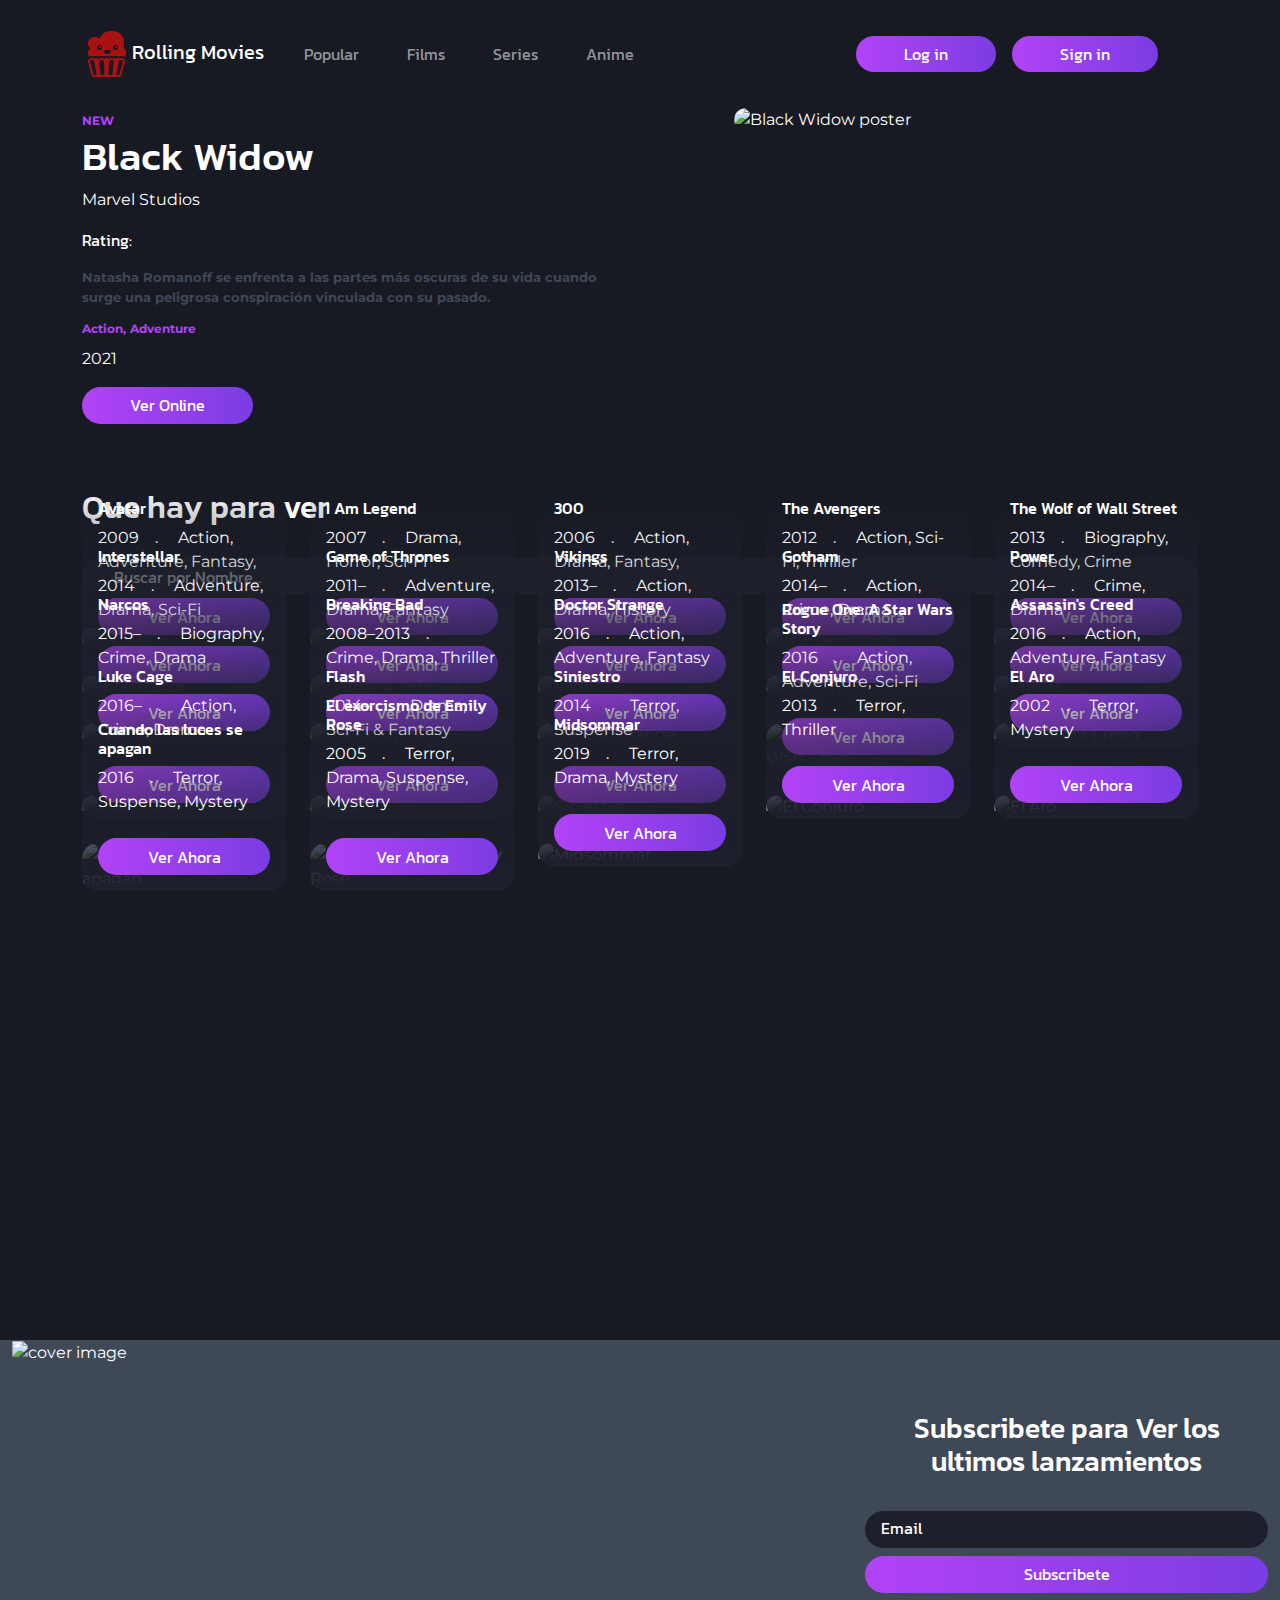
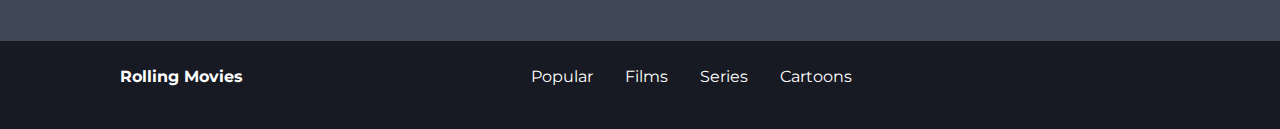
==== commit ea9da89d: "actualizacion login" ====
--- a/index.html
+++ b/index.html
@@ -31,7 +31,7 @@
             </ul>
             <div class="d-flex">
                 <a class="btn btn-primary mx-2" href="./login.html">Log in</a>
-                <a class="btn btn-primary mx-2" href="./login.html">Sign in</a>
+                <a class="btn btn-primary mx-2" href="./register.html">Sign in</a>
                 <div class="m-auto px-3">
                 </div>
 
@@ -56,7 +56,7 @@
                     <i class="fa fa-star"></i>
                     <i class="far fa-star"></i>
                 </div>
-                <p class="description fw-bold">Lorem ipsum dolor sit amet, consectetur adipiscing elit, sed do eiusmod tempor incididunt ut labore et dolore magna aliqua</p>
+                <p class="description fw-bold">Natasha Romanoff se enfrenta a las partes más oscuras de su vida cuando surge una peligrosa conspiración vinculada con su pasado.</p>
                 <div class="d-flex">
                     <span class="badge badge-primary">Action, </span>&nbsp;
                     <span class="badge badge-primary">Adventure</span>
--- a/index.css
+++ b/index.css
@@ -33,7 +33,7 @@
 }
 
 nav a {
-  color: white;
+  color: black;
 }
 nav a:hover {
   color: white;
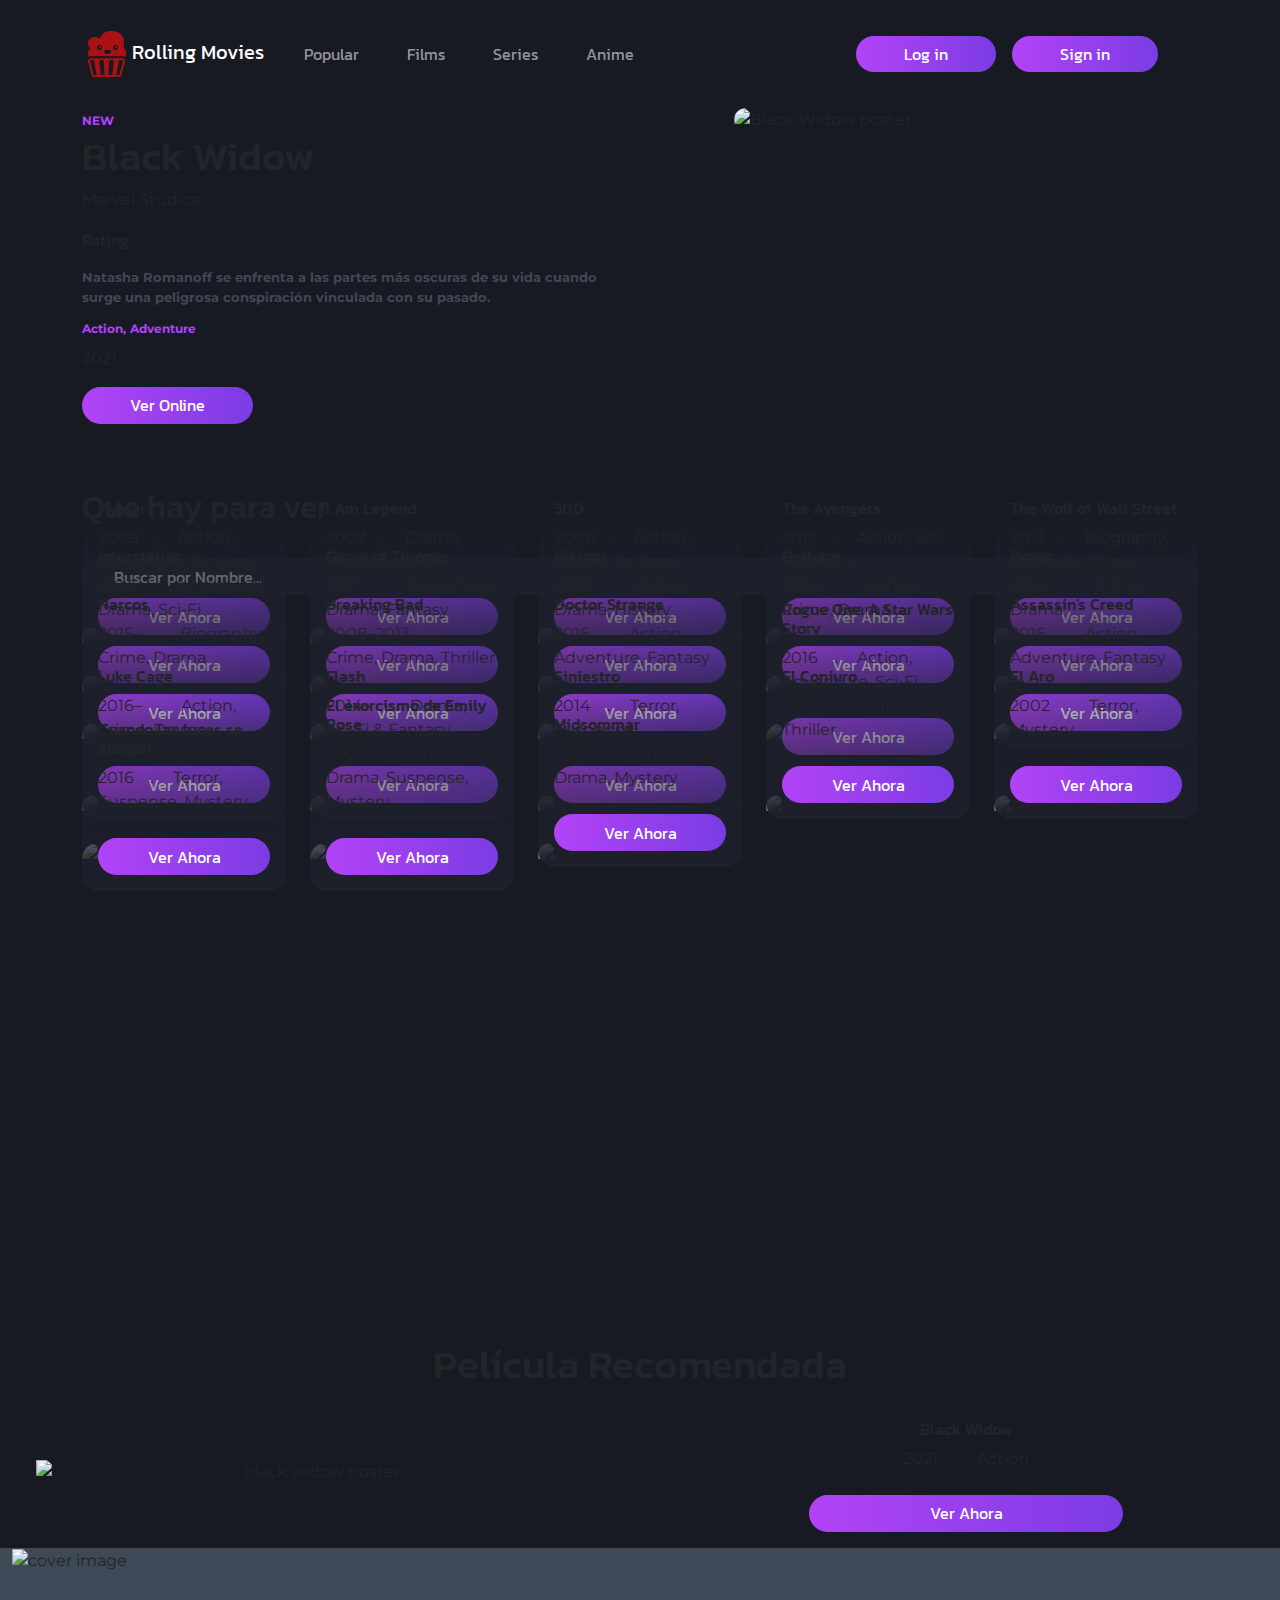
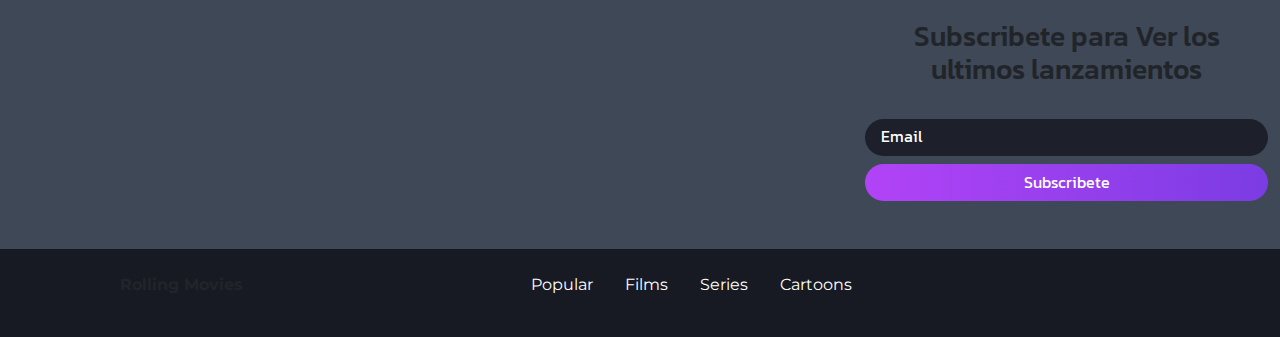
==== commit adc6cb93: "Merge conflicts" ====
--- a/index.html
+++ b/index.html
@@ -109,6 +109,37 @@
     </section>
 </div>
 
+<!-- Featured Movie -->
+
+<section id="featuredMovie" class="row text-center">
+    <div class="header col-sm-12">
+        <h1>Película Recomendada</h1>
+    </div>
+    <div class="movieCard">
+        <article class="movie-thumbnail row align-items-center">
+            <img class="col-sm-6 p-5" src="https://m.media-amazon.com/images/M/MV5BNjRmNDI5MjMtMmFhZi00YzcwLWI4ZGItMGI2MjI0N2Q3YmIwXkEyXkFqcGdeQXVyMTkxNjUyNQ@@._V1_FMjpg_UX1000_.jpg" alt="black widow poster" class="poster">
+
+            <div class="detail col-sm-6 mt-2 py-3">
+                <h6 class="title title-font">Black Widow</h6>
+                <div>
+                    <span>2021</span>&emsp;.&emsp;
+                    <span>Action</span>
+                </div>
+                <div class="rating title-font">
+                    <i class="fa fa-star"></i>
+                    <i class="fa fa-star"></i>
+                    <i class="fa fa-star"></i>
+                    <i class="fa fa-star"></i>
+                    <i class="far fa-star"></i>
+                </div>
+                <a href="#" class="btn btn-primary mt-4 px-2 w-50">Ver Ahora</a>
+            </div>
+        </article>
+    </div>
+</section>
+</div>
+
+
 <section class="subscription container-fluid">
     <div class="row">
         <div class="col-sm-8">
--- a/index.css
+++ b/index.css
@@ -12,7 +12,7 @@
 body {
   background-color: var(--background-color);
   font-family: "Montserrat", sans-serif;
-  color: white;
+
 }
 
 .btn-primary {
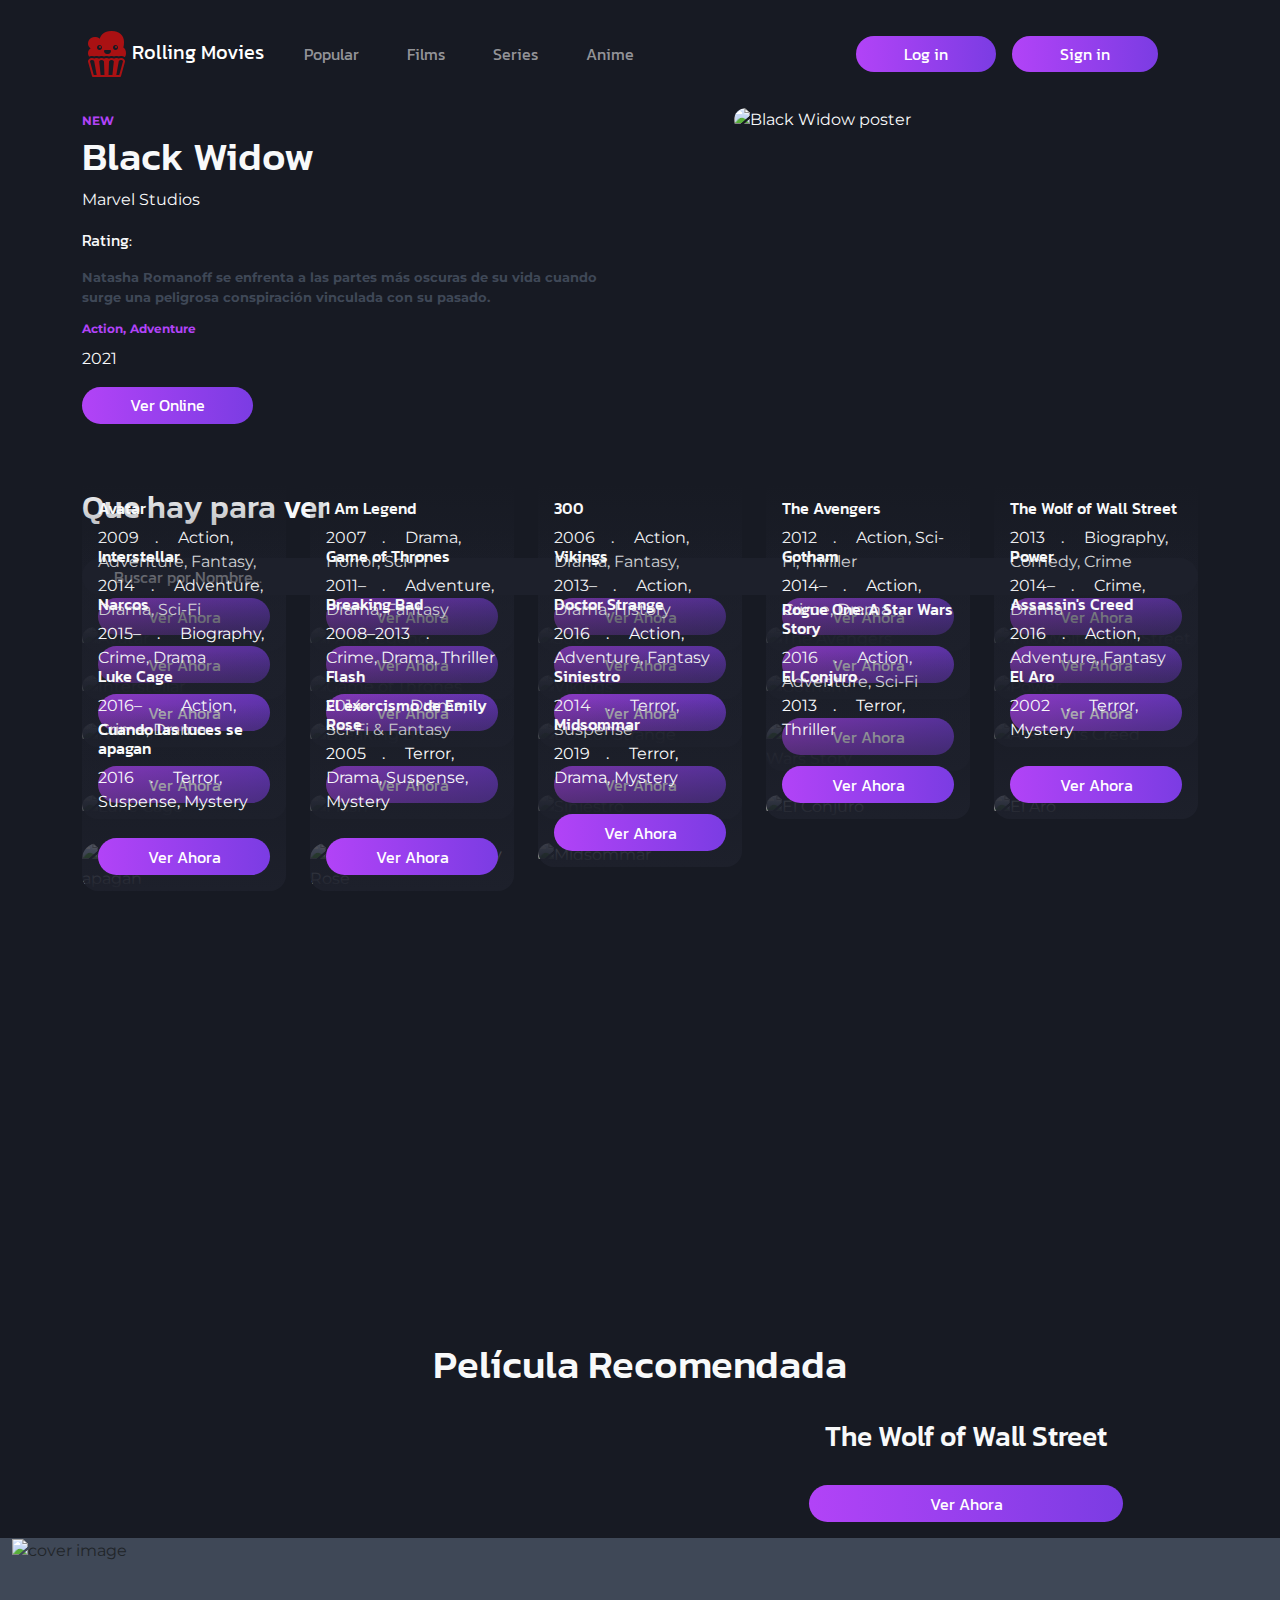
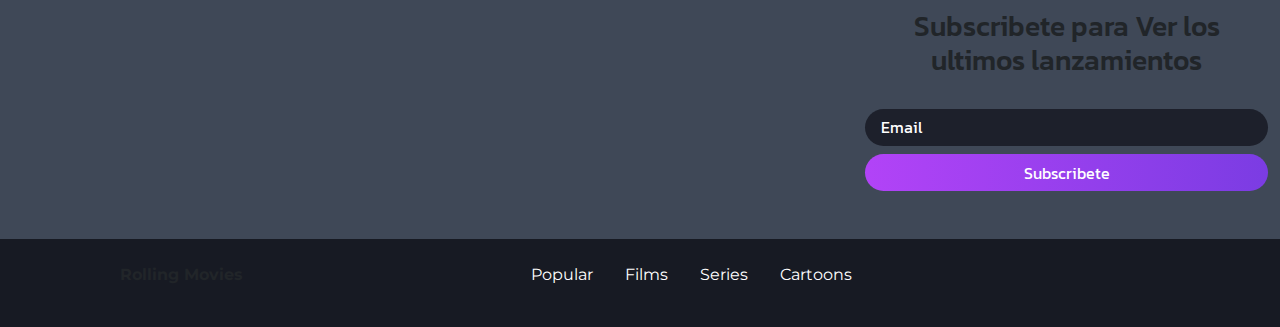
==== commit 28fe9c1a: "Favorito Dinamico" ====
--- a/index.html
+++ b/index.html
@@ -40,7 +40,7 @@
         </div>
     </div>
 </nav>
-<div class="container">
+<div class="container text-light">
 
     <div class="row">
         <div class="col-sm-6 d-block m-auto">
@@ -74,7 +74,7 @@
 
 </div>
 
-<div class="container py-5 full-screen">
+<div class="container py-5 full-screen text-light">
     <h2>Que hay para ver</h2>
     <form class="advanced-search">
         <div class="form-group">
@@ -111,27 +111,15 @@
 
 <!-- Featured Movie -->
 
-<section id="featuredMovie" class="row text-center">
+<section id="featuredMovie" class="row text-center text-light">
     <div class="header col-sm-12">
         <h1>Película Recomendada</h1>
     </div>
     <div class="movieCard">
         <article class="movie-thumbnail row align-items-center">
-            <img class="col-sm-6 p-5" src="https://m.media-amazon.com/images/M/MV5BNjRmNDI5MjMtMmFhZi00YzcwLWI4ZGItMGI2MjI0N2Q3YmIwXkEyXkFqcGdeQXVyMTkxNjUyNQ@@._V1_FMjpg_UX1000_.jpg" alt="black widow poster" class="poster">
-
+            <img id="favImgMovie" class="col-sm-6 p-5" src="https://m.media-amazon.com/images/M/MV5BNjRmNDI5MjMtMmFhZi00YzcwLWI4ZGItMGI2MjI0N2Q3YmIwXkEyXkFqcGdeQXVyMTkxNjUyNQ@@._V1_FMjpg_UX1000_.jpg" alt="" class="poster">
             <div class="detail col-sm-6 mt-2 py-3">
-                <h6 class="title title-font">Black Widow</h6>
-                <div>
-                    <span>2021</span>&emsp;.&emsp;
-                    <span>Action</span>
-                </div>
-                <div class="rating title-font">
-                    <i class="fa fa-star"></i>
-                    <i class="fa fa-star"></i>
-                    <i class="fa fa-star"></i>
-                    <i class="fa fa-star"></i>
-                    <i class="far fa-star"></i>
-                </div>
+                <h3 id="favTitleMovie" class="title title-font">Black Widow</h3>
                 <a href="#" class="btn btn-primary mt-4 px-2 w-50">Ver Ahora</a>
             </div>
         </article>
